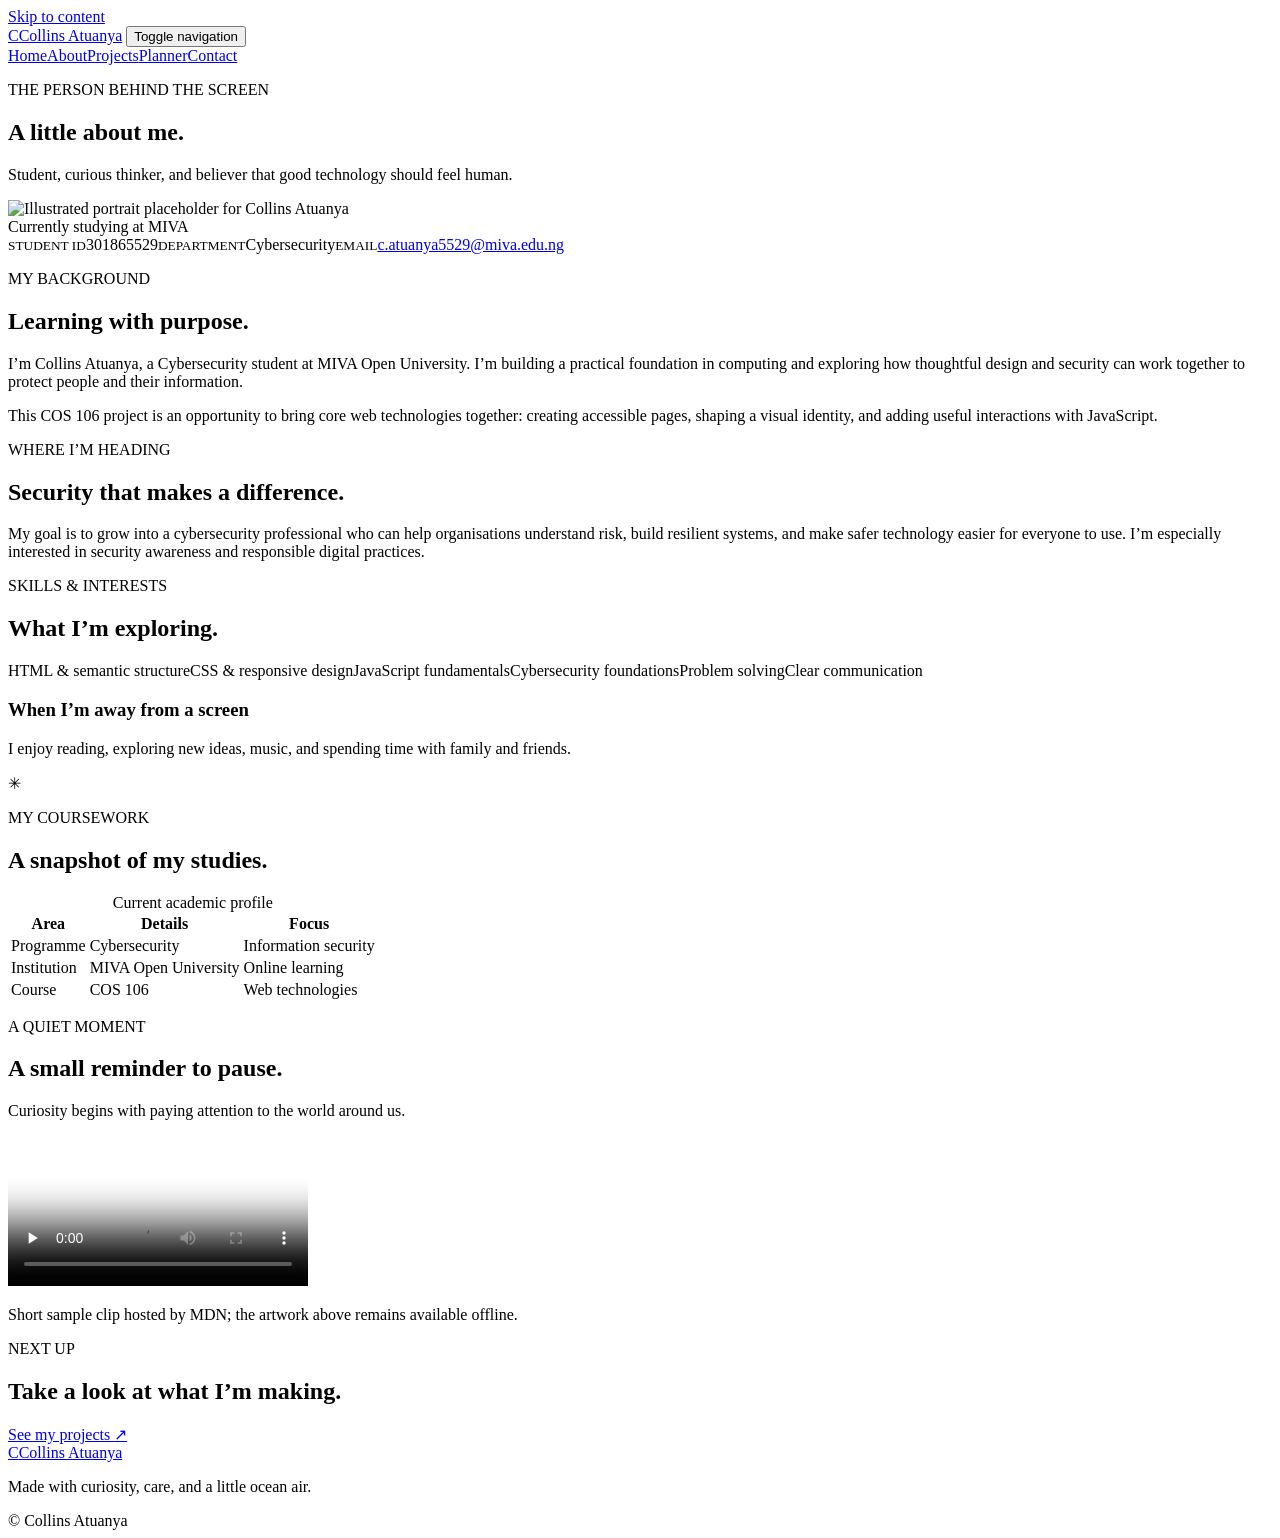
==== about.html @ 7f75f427 "Add COS 106 portfolio website Add responsive portfolio pages, illustrated projects, academic planner" ====
<!doctype html>
<html lang="en">
<head>
  <meta charset="utf-8">
  <meta name="viewport" content="width=device-width, initial-scale=1">
  <meta name="theme-color" content="#123c3b">
  <meta name="description" content="Learn about Collins Atuanya's studies, career aspirations, technical skills, and interests.">
  <title>About | Collins Atuanya</title>
  <link rel="preconnect" href="https://fonts.googleapis.com">
  <link rel="preconnect" href="https://fonts.gstatic.com" crossorigin>
  <link href="https://fonts.googleapis.com/css2?family=DM+Sans:wght@400;500;600;700&family=Manrope:wght@400;500;600;700;800&display=swap" rel="stylesheet">
  <link rel="stylesheet" href="css/style.css">
  <script src="js/main.js" defer></script>
</head>
<body>
  <a class="skip-link" href="#main">Skip to content</a>
  <header class="site-header">
    <a class="brand" href="index.html" aria-label="Collins Atuanya home"><span class="brand-mark">C</span><span>Collins Atuanya</span></a>
    <button class="menu-toggle" type="button" aria-expanded="false" aria-controls="primary-nav"><span></span><span></span><span></span><span class="sr-only">Toggle navigation</span></button>
    <nav class="primary-nav" id="primary-nav" aria-label="Main navigation"><a href="index.html">Home</a><a class="active" aria-current="page" href="about.html">About</a><a href="projects.html">Projects</a><a href="planner.html">Planner</a><a href="contact.html">Contact</a></nav>
  </header>
  <main id="main" class="page-shell">
    <section class="page-heading"><p class="eyebrow">THE PERSON BEHIND THE SCREEN</p><h1>A little about <span>me.</span></h1><p>Student, curious thinker, and believer that good technology should feel human.</p></section>
    <section class="about-layout">
      <aside class="about-sidebar"><div class="about-portrait"><img src="assets/portrait.svg" alt="Illustrated portrait placeholder for Collins Atuanya"></div><div class="profile-note"><span class="status-dot"></span> Currently studying at MIVA</div><div class="profile-details"><span><small>STUDENT ID</small>301865529</span><span><small>DEPARTMENT</small>Cybersecurity</span><span><small>EMAIL</small><a href="mailto:c.atuanya5529@miva.edu.ng">c.atuanya5529@miva.edu.ng</a></span></div></aside>
      <div class="about-content">
        <section class="content-block"><p class="eyebrow">MY BACKGROUND</p><h2>Learning with purpose.</h2><p>I’m Collins Atuanya, a Cybersecurity student at MIVA Open University. I’m building a practical foundation in computing and exploring how thoughtful design and security can work together to protect people and their information.</p><p>This COS 106 project is an opportunity to bring core web technologies together: creating accessible pages, shaping a visual identity, and adding useful interactions with JavaScript.</p></section>
        <section class="content-block"><p class="eyebrow">WHERE I’M HEADING</p><h2>Security that makes a difference.</h2><p>My goal is to grow into a cybersecurity professional who can help organisations understand risk, build resilient systems, and make safer technology easier for everyone to use. I’m especially interested in security awareness and responsible digital practices.</p></section>
        <section class="content-block"><p class="eyebrow">SKILLS & INTERESTS</p><h2>What I’m exploring.</h2><div class="skill-chips"><span>HTML & semantic structure</span><span>CSS & responsive design</span><span>JavaScript fundamentals</span><span>Cybersecurity foundations</span><span>Problem solving</span><span>Clear communication</span></div><div class="interest-row"><div><h3>When I’m away from a screen</h3><p>I enjoy reading, exploring new ideas, music, and spending time with family and friends.</p></div><span class="interest-spark" aria-hidden="true">✳</span></div></section>
        <section class="content-block"><p class="eyebrow">MY COURSEWORK</p><h2>A snapshot of my studies.</h2><div class="table-wrap"><table><caption>Current academic profile</caption><thead><tr><th scope="col">Area</th><th scope="col">Details</th><th scope="col">Focus</th></tr></thead><tbody><tr><td>Programme</td><td>Cybersecurity</td><td>Information security</td></tr><tr><td>Institution</td><td>MIVA Open University</td><td>Online learning</td></tr><tr><td>Course</td><td>COS 106</td><td>Web technologies</td></tr></tbody></table></div></section>
        <section class="content-block media-block"><p class="eyebrow">A QUIET MOMENT</p><h2>A small reminder to pause.</h2><p>Curiosity begins with paying attention to the world around us.</p><video controls preload="none" poster="assets/nature-poster.svg" aria-label="A short nature video for a mindful study break"><source src="https://interactive-examples.mdn.mozilla.net/media/cc0-videos/flower.mp4" type="video/mp4">Your browser does not support HTML video. You can still enjoy the illustrated nature scene.</video><p class="media-caption">Short sample clip hosted by MDN; the artwork above remains available offline.</p></section>
      </div>
    </section>
    <section class="closing-banner"><div><p class="eyebrow">NEXT UP</p><h2>Take a look at what I’m making.</h2></div><a class="button button-primary" href="projects.html">See my projects <span aria-hidden="true">↗</span></a></section>
  </main>
  <footer class="site-footer page-shell"><a class="brand footer-brand" href="index.html"><span class="brand-mark">C</span><span>Collins Atuanya</span></a><p>Made with curiosity, care, and a little ocean air.</p><span>© <span data-year></span> Collins Atuanya</span></footer>
</body>
</html>
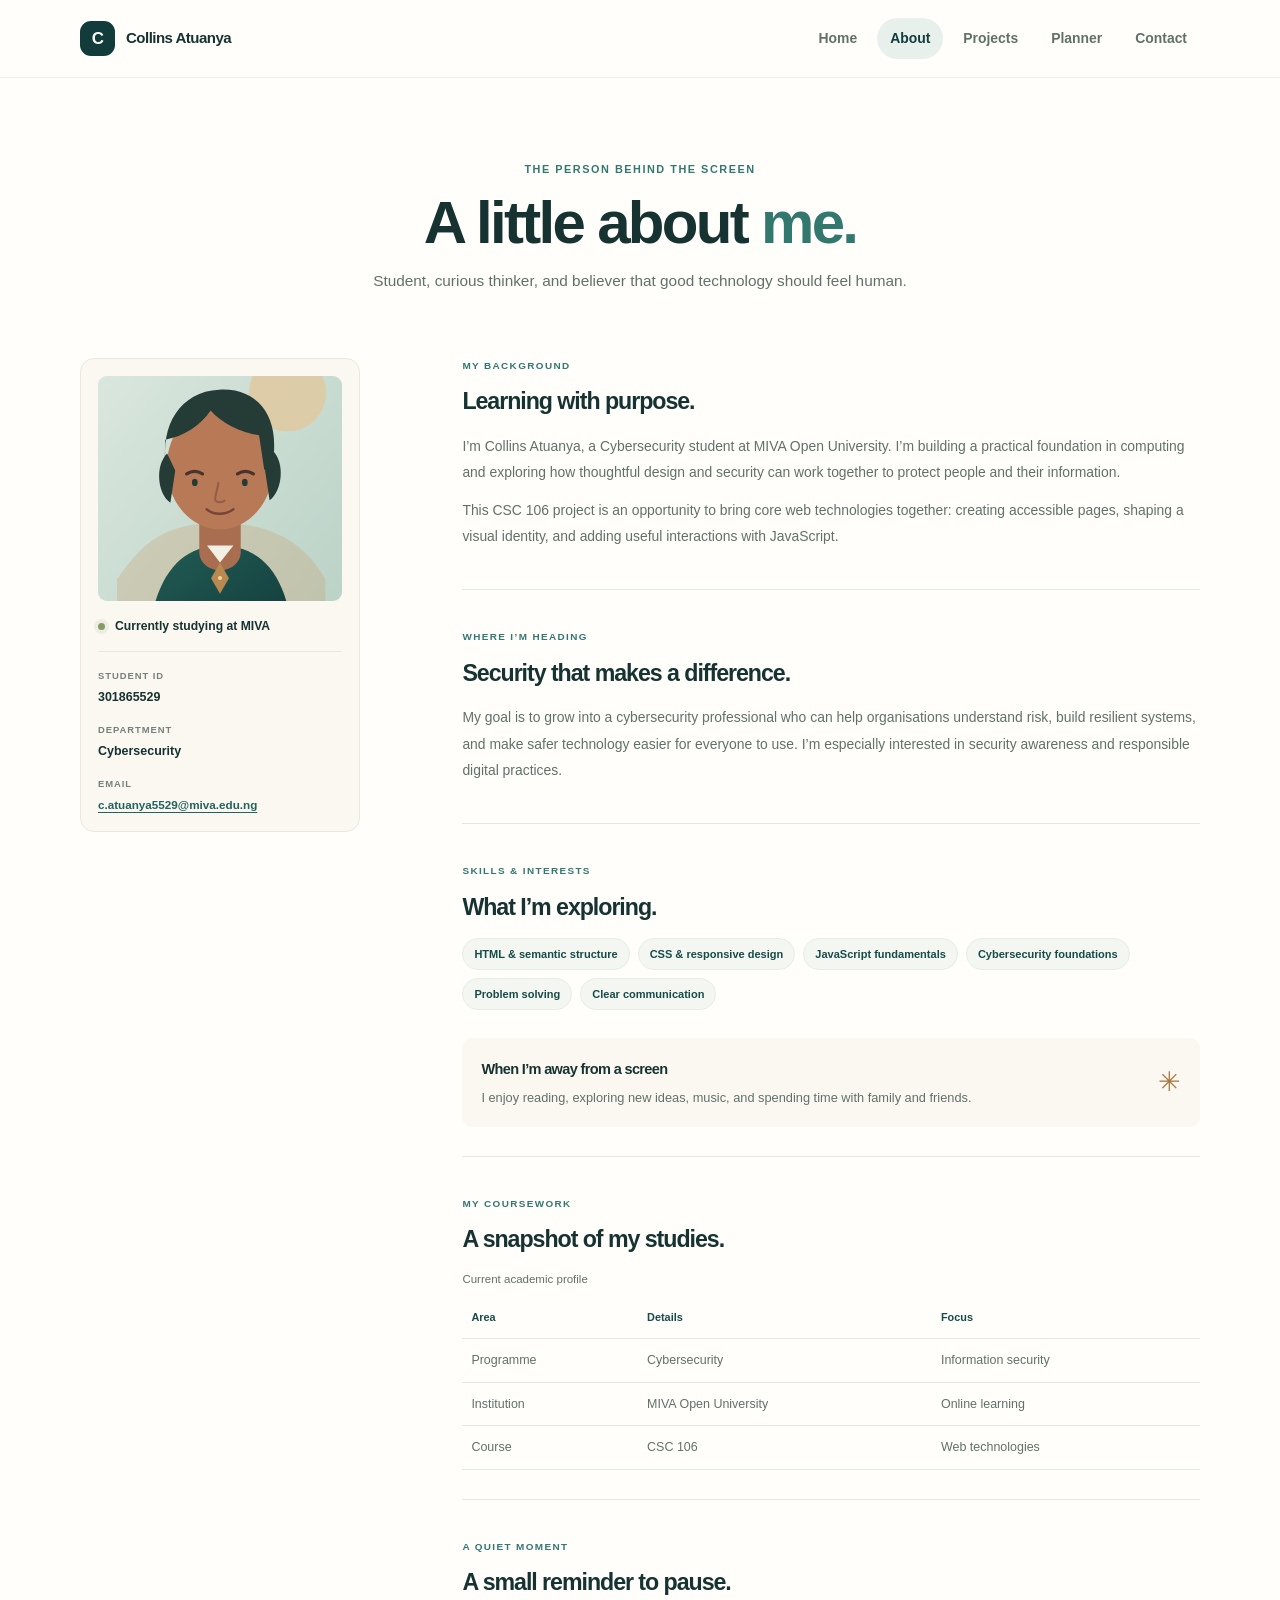
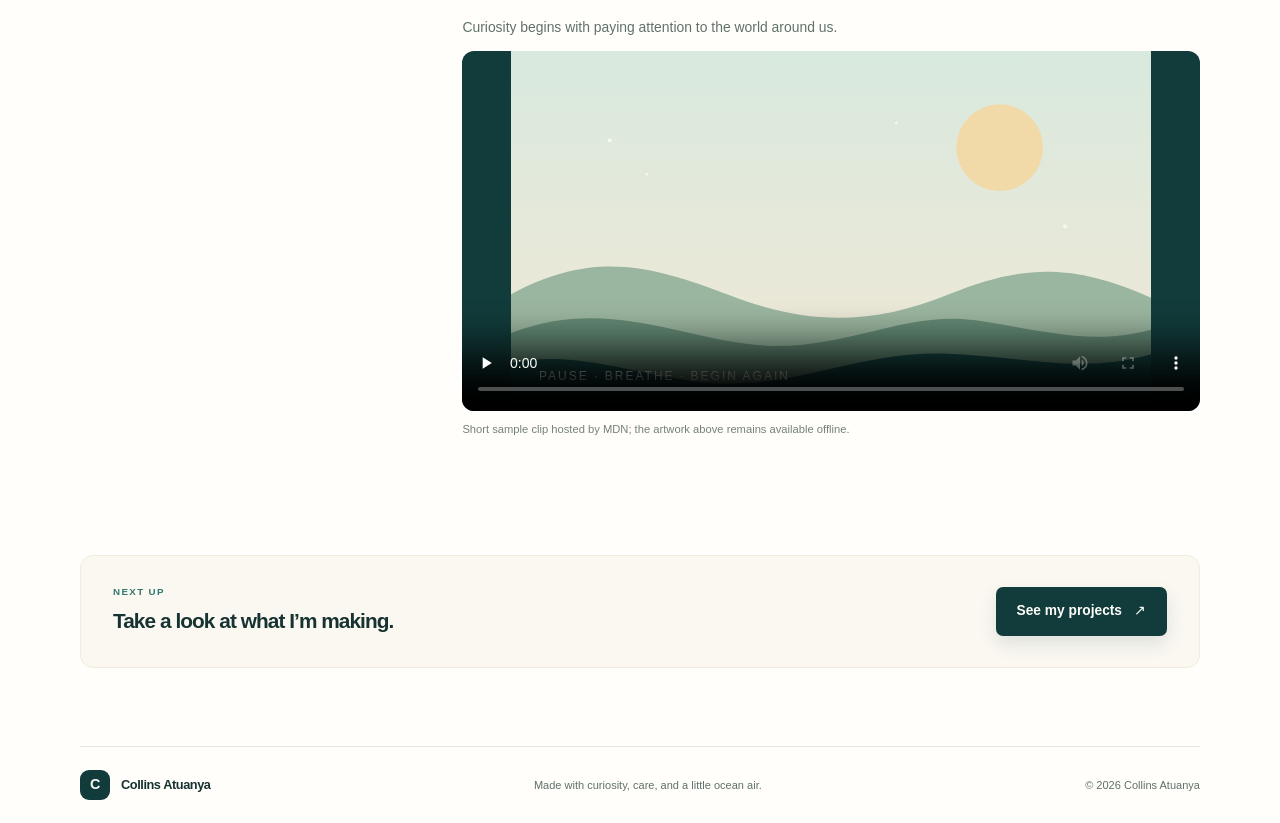
==== commit 3eea64dc: "Correct course code to CSC 106 Update course references, repository links, and add the source-code f" ====
--- a/about.html
+++ b/about.html
@@ -24,10 +24,10 @@
     <section class="about-layout">
       <aside class="about-sidebar"><div class="about-portrait"><img src="assets/portrait.svg" alt="Illustrated portrait placeholder for Collins Atuanya"></div><div class="profile-note"><span class="status-dot"></span> Currently studying at MIVA</div><div class="profile-details"><span><small>STUDENT ID</small>301865529</span><span><small>DEPARTMENT</small>Cybersecurity</span><span><small>EMAIL</small><a href="mailto:c.atuanya5529@miva.edu.ng">c.atuanya5529@miva.edu.ng</a></span></div></aside>
       <div class="about-content">
-        <section class="content-block"><p class="eyebrow">MY BACKGROUND</p><h2>Learning with purpose.</h2><p>I’m Collins Atuanya, a Cybersecurity student at MIVA Open University. I’m building a practical foundation in computing and exploring how thoughtful design and security can work together to protect people and their information.</p><p>This COS 106 project is an opportunity to bring core web technologies together: creating accessible pages, shaping a visual identity, and adding useful interactions with JavaScript.</p></section>
+        <section class="content-block"><p class="eyebrow">MY BACKGROUND</p><h2>Learning with purpose.</h2><p>I’m Collins Atuanya, a Cybersecurity student at MIVA Open University. I’m building a practical foundation in computing and exploring how thoughtful design and security can work together to protect people and their information.</p><p>This CSC 106 project is an opportunity to bring core web technologies together: creating accessible pages, shaping a visual identity, and adding useful interactions with JavaScript.</p></section>
         <section class="content-block"><p class="eyebrow">WHERE I’M HEADING</p><h2>Security that makes a difference.</h2><p>My goal is to grow into a cybersecurity professional who can help organisations understand risk, build resilient systems, and make safer technology easier for everyone to use. I’m especially interested in security awareness and responsible digital practices.</p></section>
         <section class="content-block"><p class="eyebrow">SKILLS & INTERESTS</p><h2>What I’m exploring.</h2><div class="skill-chips"><span>HTML & semantic structure</span><span>CSS & responsive design</span><span>JavaScript fundamentals</span><span>Cybersecurity foundations</span><span>Problem solving</span><span>Clear communication</span></div><div class="interest-row"><div><h3>When I’m away from a screen</h3><p>I enjoy reading, exploring new ideas, music, and spending time with family and friends.</p></div><span class="interest-spark" aria-hidden="true">✳</span></div></section>
-        <section class="content-block"><p class="eyebrow">MY COURSEWORK</p><h2>A snapshot of my studies.</h2><div class="table-wrap"><table><caption>Current academic profile</caption><thead><tr><th scope="col">Area</th><th scope="col">Details</th><th scope="col">Focus</th></tr></thead><tbody><tr><td>Programme</td><td>Cybersecurity</td><td>Information security</td></tr><tr><td>Institution</td><td>MIVA Open University</td><td>Online learning</td></tr><tr><td>Course</td><td>COS 106</td><td>Web technologies</td></tr></tbody></table></div></section>
+        <section class="content-block"><p class="eyebrow">MY COURSEWORK</p><h2>A snapshot of my studies.</h2><div class="table-wrap"><table><caption>Current academic profile</caption><thead><tr><th scope="col">Area</th><th scope="col">Details</th><th scope="col">Focus</th></tr></thead><tbody><tr><td>Programme</td><td>Cybersecurity</td><td>Information security</td></tr><tr><td>Institution</td><td>MIVA Open University</td><td>Online learning</td></tr><tr><td>Course</td><td>CSC 106</td><td>Web technologies</td></tr></tbody></table></div></section>
         <section class="content-block media-block"><p class="eyebrow">A QUIET MOMENT</p><h2>A small reminder to pause.</h2><p>Curiosity begins with paying attention to the world around us.</p><video controls preload="none" poster="assets/nature-poster.svg" aria-label="A short nature video for a mindful study break"><source src="https://interactive-examples.mdn.mozilla.net/media/cc0-videos/flower.mp4" type="video/mp4">Your browser does not support HTML video. You can still enjoy the illustrated nature scene.</video><p class="media-caption">Short sample clip hosted by MDN; the artwork above remains available offline.</p></section>
       </div>
     </section>
--- a/css/style.css
+++ b/css/style.css
@@ -0,0 +1,352 @@
+:root {
+  color-scheme: light;
+  --ocean-950: #123c3b;
+  --ocean-900: #174b48;
+  --ocean-800: #22635d;
+  --ocean-700: #33786f;
+  --ocean-100: #e7f0eb;
+  --ocean-50: #f3f6f1;
+  --sand-50: #fbf8f2;
+  --sand-100: #f1eadd;
+  --sand-200: #e6dac7;
+  --clay-600: #a45b40;
+  --ink: #173331;
+  --muted: #60716a;
+  --line: #e7e8df;
+  --white: #fffefa;
+  --heading: "Manrope", "DM Sans", sans-serif;
+  --body: "DM Sans", sans-serif;
+  font-family: var(--body);
+  color: var(--ink);
+  background: var(--white);
+  font-synthesis: none;
+  text-rendering: optimizeLegibility;
+  -webkit-font-smoothing: antialiased;
+  scroll-behavior: smooth;
+}
+
+* { box-sizing: border-box; }
+body { margin: 0; min-width: 320px; background: var(--white); line-height: 1.65; }
+a { color: inherit; }
+img, video { display: block; max-width: 100%; }
+button, input, textarea { font: inherit; }
+button, a { -webkit-tap-highlight-color: transparent; }
+::selection { color: var(--white); background: var(--ocean-700); }
+.page-shell { width: min(1120px, calc(100% - 64px)); margin-inline: auto; }
+.sr-only { position: absolute; width: 1px; height: 1px; padding: 0; margin: -1px; overflow: hidden; clip: rect(0, 0, 0, 0); white-space: nowrap; border: 0; }
+.skip-link { position: fixed; z-index: 20; top: 12px; left: 12px; padding: 10px 16px; transform: translateY(-160%); color: white; background: var(--ocean-950); border-radius: 8px; }
+.skip-link:focus { transform: translateY(0); }
+.site-header { position: sticky; z-index: 10; top: 0; display: flex; align-items: center; justify-content: space-between; min-height: 78px; padding-inline: max(32px, calc((100% - 1120px) / 2)); border-bottom: 1px solid rgb(23 51 49 / 8%); background: rgb(255 254 250 / 94%); backdrop-filter: blur(16px); }
+.brand { display: inline-flex; gap: 11px; align-items: center; text-decoration: none; font-family: var(--heading); font-size: .94rem; font-weight: 800; letter-spacing: -.035em; }
+.brand-mark { display: grid; width: 35px; height: 35px; place-items: center; color: var(--sand-50); background: var(--ocean-950); border-radius: 11px; font-size: 1.06rem; }
+.primary-nav { display: flex; gap: 7px; align-items: center; }
+.primary-nav a { padding: 9px 13px; color: var(--muted); text-decoration: none; font-size: .87rem; font-weight: 600; transition: color .2s, background .2s; border-radius: 24px; }
+.primary-nav a:hover, .primary-nav a.active { color: var(--ocean-950); background: var(--ocean-100); }
+.menu-toggle { display: none; }
+.hero { position: relative; display: grid; grid-template-columns: 1.08fr .92fr; align-items: center; min-height: 588px; padding-block: 74px 68px; overflow: hidden; }
+.hero::before { position: absolute; top: 24px; right: -120px; width: 640px; height: 550px; border-radius: 50%; background: radial-gradient(ellipse at 56% 48%, #e8efe7 0%, #f4f4eb 48%, transparent 72%); content: ""; }
+.hero-copy { position: relative; z-index: 2; padding-block: 20px; }
+.eyebrow { margin: 0 0 18px; color: var(--ocean-700); font-size: .68rem; font-weight: 700; letter-spacing: .14em; }
+.hero-copy > .eyebrow { display: flex; gap: 9px; align-items: center; }
+.status-dot { display: inline-block; flex: 0 0 7px; width: 7px; height: 7px; background: #849b68; border-radius: 50%; box-shadow: 0 0 0 4px rgb(132 155 104 / 12%); }
+.eyebrow-divider { color: #b7c0b3; }
+h1, h2, h3, p { margin-top: 0; }
+h1, h2, h3 { font-family: var(--heading); letter-spacing: -.045em; }
+h1 { margin-bottom: 19px; font-size: clamp(2.8rem, 5.4vw, 4.75rem); line-height: 1.08; font-weight: 700; }
+h1 span, .page-heading h1 span { color: var(--ocean-700); }
+.hero-intro { max-width: 500px; margin-bottom: 28px; color: var(--muted); font-size: 1.06rem; line-height: 1.8; }
+.hero-actions { display: flex; flex-wrap: wrap; gap: 19px; align-items: center; }
+.button { display: inline-flex; justify-content: center; align-items: center; gap: 12px; min-height: 49px; padding: 0 21px; border: 0; border-radius: 7px; text-decoration: none; font-size: .86rem; font-weight: 700; cursor: pointer; transition: transform .2s, background .2s, box-shadow .2s; }
+.button:hover { transform: translateY(-2px); }
+.button:focus-visible, .text-link:focus-visible, .card-arrow:focus-visible, .primary-nav a:focus-visible, .menu-toggle:focus-visible { outline: 3px solid #c29652; outline-offset: 3px; }
+.button-primary { color: var(--white); background: var(--ocean-950); box-shadow: 0 8px 18px rgb(18 60 59 / 12%); }
+.button-primary:hover { background: var(--ocean-800); }
+.button-dark { color: var(--sand-50); background: var(--ocean-950); }
+.text-link { color: var(--ink); text-decoration: none; font-size: .85rem; font-weight: 700; }
+.text-link span, .card-arrow, .closing-banner .button span { transition: transform .2s; }
+.text-link:hover span, .card-arrow:hover { color: var(--ocean-700); }
+.hero-meta { display: flex; flex-wrap: wrap; gap: 24px; margin-top: 36px; color: var(--muted); font-size: .76rem; }
+.hero-meta span span { padding-right: 5px; color: var(--clay-600); font-size: 1.05rem; }
+.hero-art { position: relative; z-index: 1; display: grid; min-height: 390px; place-items: center; }
+.portrait-frame { position: relative; z-index: 1; width: min(73%, 337px); aspect-ratio: .79; padding: 11px; overflow: hidden; background: var(--white); border: 1px solid #dfe7dc; border-radius: 180px 180px 20px 20px; box-shadow: 0 28px 65px rgb(23 68 60 / 13%); transform: rotate(2deg); }
+.portrait-frame img { width: 100%; height: 100%; object-fit: cover; border-radius: 170px 170px 13px 13px; }
+.float-card { position: absolute; z-index: 2; display: flex; gap: 11px; align-items: center; min-width: 181px; padding: 12px 15px; background: var(--white); border: 1px solid rgb(23 51 49 / 8%); border-radius: 10px; box-shadow: 0 12px 32px rgb(23 51 49 / 10%); }
+.float-card-top { top: 50px; left: 4px; }
+.float-card-bottom { right: 0; bottom: 42px; }
+.float-card strong, .float-card small { display: block; }
+.float-card strong { font-family: var(--heading); font-size: .77rem; }
+.float-card small { color: var(--muted); font-size: .65rem; }
+.float-icon, .wave-icon { color: var(--ocean-700); font-size: 1.25rem; }
+.wave-icon { color: var(--clay-600); }
+.orbit { position: absolute; border: 1px solid rgb(34 99 93 / 12%); border-radius: 50%; }
+.orbit-one { width: 375px; aspect-ratio: 1; }
+.orbit-two { width: 455px; aspect-ratio: 1; border-style: dashed; }
+.intro-strip { display: flex; justify-content: space-between; gap: 24px; align-items: center; padding-block: 26px; border-block: 1px solid var(--line); }
+.intro-strip > p { max-width: 315px; margin: 0; font-family: var(--heading); font-size: .91rem; font-weight: 700; line-height: 1.6; }
+.intro-facts { display: flex; flex-wrap: wrap; gap: clamp(24px, 5vw, 64px); }
+.intro-facts span { display: grid; gap: 1px; font-size: .82rem; font-weight: 700; }
+.intro-facts small, .profile-details small { color: #75817a; font-size: .59rem; font-weight: 700; letter-spacing: .1em; }
+.section { padding-block: 94px; }
+.section-heading { display: flex; justify-content: space-between; gap: 30px; align-items: end; margin-bottom: 34px; }
+.section-heading .eyebrow, .closing-section .eyebrow { margin-bottom: 10px; }
+.section-heading h2, .closing-section h2 { margin-bottom: 0; font-size: clamp(1.7rem, 3vw, 2.45rem); }
+.section-heading > p { max-width: 390px; margin: 0 0 3px; color: var(--muted); font-size: .91rem; }
+.feature-grid { display: grid; grid-template-columns: repeat(3, 1fr); gap: 18px; }
+.feature-card { position: relative; min-height: 250px; padding: 24px; border: 1px solid var(--line); border-radius: 12px; background: var(--white); text-decoration: none; transition: transform .25s, box-shadow .25s, border-color .25s; }
+.feature-card:hover { transform: translateY(-5px); border-color: #c6d6cc; box-shadow: 0 16px 35px rgb(18 60 59 / 7%); }
+.card-number { color: #86938a; font-size: .62rem; font-weight: 700; letter-spacing: .11em; }
+.feature-icon { display: grid; width: 41px; height: 41px; margin-top: 25px; place-items: center; color: var(--ocean-800); background: var(--ocean-100); border-radius: 12px; font-size: 1.25rem; }
+.feature-icon-ochre { color: #96623a; background: #f5ecde; }
+.feature-icon-sage { color: #607347; background: #edf0e3; }
+.feature-card h3 { margin: 16px 0 7px; font-size: 1.17rem; }
+.feature-card p { margin-bottom: 20px; color: var(--muted); font-size: .82rem; line-height: 1.7; }
+.card-arrow { display: inline-block; color: var(--ocean-800); text-decoration: none; font-size: .75rem; font-weight: 700; }
+.quote-band { background: var(--ocean-950); color: var(--sand-50); }
+.quote-inner { position: relative; display: grid; min-height: 220px; padding-block: 49px; place-items: center; text-align: center; }
+.quote-mark { position: absolute; top: 28px; left: 3%; color: #6d8e78; font-family: Georgia, serif; font-size: 5rem; opacity: .8; }
+.quote-inner blockquote { max-width: 680px; margin: 0; font-family: var(--heading); font-size: clamp(1.4rem, 3vw, 2.15rem); font-weight: 600; letter-spacing: -.035em; line-height: 1.45; }
+.quote-credit { margin-top: 12px; color: #bdcbbf; font-size: .74rem; }
+.closing-section { display: flex; justify-content: space-between; gap: 22px; align-items: center; padding-block: 71px; }
+.closing-section > div > p:last-child { margin: 10px 0 0; color: var(--muted); font-size: .87rem; }
+.site-footer { display: flex; justify-content: space-between; gap: 18px; align-items: center; padding-block: 23px; border-top: 1px solid var(--line); }
+.site-footer > p, .site-footer > span { margin: 0; color: var(--muted); font-size: .69rem; }
+.footer-brand { font-size: .8rem; }
+.footer-brand .brand-mark { width: 30px; height: 30px; border-radius: 9px; font-size: .9rem; }
+
+.page-heading { padding-block: 83px 45px; text-align: center; }
+.page-heading .eyebrow { margin-bottom: 12px; }
+.page-heading h1 { margin-bottom: 12px; font-size: clamp(2.4rem, 5vw, 3.75rem); }
+.page-heading > p:last-child { max-width: 580px; margin: 0 auto; color: var(--muted); font-size: .96rem; }
+.about-layout { display: grid; grid-template-columns: 280px 1fr; gap: clamp(40px, 8vw, 104px); align-items: start; padding-block: 20px 86px; }
+.about-sidebar { position: sticky; top: 103px; padding: 17px; border: 1px solid var(--line); border-radius: 14px; background: var(--sand-50); }
+.about-portrait { height: 225px; overflow: hidden; border-radius: 9px; background: var(--ocean-100); }
+.about-portrait img { width: 100%; height: 100%; object-fit: cover; }
+.profile-note { display: flex; gap: 10px; align-items: center; padding-block: 15px; border-bottom: 1px solid var(--line); font-size: .76rem; font-weight: 700; }
+.profile-details { display: grid; gap: 15px; padding-top: 16px; }
+.profile-details > span { display: grid; gap: 3px; font-size: .78rem; font-weight: 600; }
+.profile-details a { color: var(--ocean-800); font-size: .73rem; text-decoration-thickness: 1px; text-underline-offset: 3px; overflow-wrap: anywhere; }
+.about-content { display: grid; gap: 39px; }
+.content-block { padding-bottom: 29px; border-bottom: 1px solid var(--line); }
+.content-block:last-child { border-bottom: 0; }
+.content-block .eyebrow { margin-bottom: 8px; font-size: .62rem; }
+.content-block h2 { margin-bottom: 12px; font-size: 1.45rem; }
+.content-block > p:not(.eyebrow) { margin-bottom: 11px; color: var(--muted); font-size: .87rem; line-height: 1.9; }
+.skill-chips, .tag-list { display: flex; flex-wrap: wrap; gap: 8px; padding: 0; list-style: none; }
+.skill-chips span, .tag-list li { padding: 6px 11px; color: var(--ocean-900); background: var(--ocean-50); border: 1px solid #e6ede7; border-radius: 30px; font-size: .69rem; font-weight: 600; }
+.interest-row { display: flex; justify-content: space-between; gap: 20px; align-items: center; margin-top: 28px; padding: 19px; background: var(--sand-50); border-radius: 10px; }
+.interest-row h3 { margin: 0 0 5px; font-size: .91rem; }
+.interest-row p { margin: 0; color: var(--muted); font-size: .8rem; }
+.interest-spark { color: #aa7a43; font-size: 1.7rem; }
+.table-wrap { overflow-x: auto; }
+table { width: 100%; border-collapse: collapse; text-align: left; font-size: .78rem; }
+caption { padding-bottom: 9px; color: var(--muted); text-align: left; font-size: .72rem; }
+th, td { padding: 11px 9px; border-bottom: 1px solid var(--line); }
+th { color: var(--ocean-900); font-size: .68rem; }
+td { color: var(--muted); }
+.media-block video { width: 100%; max-height: 360px; border-radius: 12px; background: var(--ocean-950); }
+.media-caption { margin: 8px 0 0 !important; color: #75817a !important; font-size: .7rem !important; }
+.closing-banner { display: flex; justify-content: space-between; gap: 20px; align-items: center; margin-bottom: 78px; padding: 28px 32px; background: var(--sand-50); border: 1px solid var(--sand-100); border-radius: 13px; }
+.closing-banner .eyebrow { margin-bottom: 4px; font-size: .61rem; }
+.closing-banner h2 { margin: 0; font-size: 1.3rem; }
+
+.project-grid { display: grid; grid-template-columns: repeat(3, minmax(0, 1fr)); gap: 20px; padding-block: 11px 44px; }
+.project-card { overflow: hidden; border: 1px solid var(--line); border-radius: 13px; background: var(--white); transition: transform .25s, box-shadow .25s; }
+.project-card:hover { transform: translateY(-5px); box-shadow: 0 16px 35px rgb(18 60 59 / 8%); }
+.project-art { position: relative; display: block; aspect-ratio: 1.32; overflow: hidden; background: var(--ocean-100); }
+.project-art img { width: 100%; height: 100%; object-fit: cover; transition: transform .45s; }
+.project-art:hover img { transform: scale(1.035); }
+.project-art-clay { background: #f2e9dc; }
+.project-art-sage { background: #eaf0e5; }
+.project-index { position: absolute; top: 13px; left: 14px; display: grid; width: 31px; height: 31px; place-items: center; color: var(--ocean-950); background: rgb(255 254 250 / 90%); border: 1px solid rgb(23 51 49 / 8%); border-radius: 50%; font-size: .68rem; font-weight: 700; }
+.project-body { padding: 21px 21px 24px; }
+.project-body .eyebrow { margin-bottom: 8px; font-size: .58rem; }
+.project-body h2 { margin-bottom: 8px; font-size: 1.25rem; }
+.project-body > p:not(.eyebrow) { min-height: 84px; margin-bottom: 14px; color: var(--muted); font-size: .8rem; line-height: 1.75; }
+.tag-list { gap: 6px; margin: 0 0 18px; }
+.tag-list li { padding: 4px 9px; font-size: .62rem; }
+.project-note { display: flex; gap: 15px; align-items: center; margin-bottom: 78px; padding: 19px 22px; background: var(--sand-50); border: 1px solid var(--sand-100); border-radius: 11px; }
+.project-note > p { flex: 1; margin: 0; color: var(--muted); font-size: .78rem; }
+.project-note > p strong { color: var(--ink); }
+.note-icon { color: var(--clay-600); font-size: 1.3rem; }
+.project-note > a { color: var(--ocean-800); font-size: .74rem; font-weight: 700; text-decoration: none; white-space: nowrap; }
+
+.planner-layout { display: grid; grid-template-columns: .75fr 1.25fr; gap: 54px; align-items: start; padding-block: 15px 32px; }
+.planner-intro { position: relative; padding-top: 7px; }
+.planner-sun { display: grid; width: 46px; height: 46px; margin-bottom: 22px; place-items: center; color: var(--clay-600); background: #f6ede0; border-radius: 14px; font-size: 1.4rem; }
+.planner-intro .eyebrow { margin-bottom: 8px; font-size: .61rem; }
+.planner-intro h2 { margin-bottom: 10px; font-size: 1.55rem; }
+.planner-intro > p:not(.eyebrow) { max-width: 300px; margin-bottom: 24px; color: var(--muted); font-size: .83rem; }
+.planner-stats { display: flex; gap: 25px; padding-top: 18px; border-top: 1px solid var(--line); }
+.planner-stats > div { display: grid; gap: 2px; }
+.planner-stats strong { color: var(--ocean-900); font-family: var(--heading); font-size: 1.65rem; line-height: 1.2; }
+.planner-stats span { color: var(--muted); font-size: .68rem; }
+.planner-card { padding: 24px; border: 1px solid var(--line); border-radius: 13px; box-shadow: 0 10px 35px rgb(18 60 59 / 4%); }
+.task-form { display: flex; gap: 9px; }
+.task-form input, .form-field input, .form-field textarea { width: 100%; min-width: 0; padding: 12px 14px; color: var(--ink); background: var(--white); border: 1px solid #dfe5dd; border-radius: 7px; outline: 0; transition: border-color .18s, box-shadow .18s; }
+.task-form input:focus, .form-field input:focus, .form-field textarea:focus { border-color: var(--ocean-700); box-shadow: 0 0 0 3px rgb(51 120 111 / 14%); }
+.task-form input::placeholder { color: #9aa39a; font-size: .77rem; }
+.task-form .button { min-height: 45px; padding-inline: 16px; font-size: .75rem; white-space: nowrap; }
+.form-feedback { min-height: 20px; margin: 8px 0 0; color: var(--ocean-800); font-size: .74rem; }
+.task-toolbar { display: flex; justify-content: space-between; gap: 15px; align-items: center; margin-top: 10px; padding-block: 17px 12px; border-bottom: 1px solid var(--line); }
+.task-toolbar h2 { margin: 0; font-size: .93rem; letter-spacing: -.02em; }
+.task-toolbar h2 span { color: var(--muted); font-family: var(--body); font-size: .72rem; font-weight: 500; }
+.button-quiet { padding: 4px; color: var(--ocean-800); background: transparent; border: 0; font-size: .68rem; font-weight: 700; cursor: pointer; }
+.button-quiet:disabled { color: #9aa39a; cursor: not-allowed; }
+.task-list { display: grid; gap: 1px; min-height: 33px; margin: 0; padding: 0; list-style: none; }
+.task-item { display: flex; gap: 12px; align-items: center; min-height: 56px; padding: 10px 2px; border-bottom: 1px solid #f0f0ea; }
+.task-check { display: grid; flex: 0 0 19px; width: 19px; height: 19px; padding: 0; place-items: center; color: var(--white); background: var(--white); border: 1.5px solid #b9c5b9; border-radius: 6px; cursor: pointer; }
+.task-item.is-complete .task-check { background: var(--ocean-700); border-color: var(--ocean-700); }
+.task-check span { font-size: .72rem; line-height: 1; }
+.task-text { flex: 1; overflow-wrap: anywhere; font-size: .79rem; }
+.task-item.is-complete .task-text { color: #87918a; text-decoration: line-through; text-decoration-color: #aab4aa; }
+.task-delete { padding: 6px; color: #9a6a55; background: transparent; border: 0; border-radius: 6px; font-size: .7rem; cursor: pointer; }
+.task-delete:hover { color: #7d3e2d; background: #fbefea; }
+.empty-state { display: grid; gap: 1px; justify-items: center; padding: 23px 10px 18px; color: var(--muted); font-size: .74rem; }
+.empty-state > span:first-child { margin-bottom: 5px; color: #9caa85; font-size: 1.3rem; }
+.empty-state strong { color: var(--ink); font-family: var(--heading); font-size: .86rem; }
+.empty-state[hidden] { display: none; }
+.storage-note { display: flex; gap: 7px; align-items: center; margin: 15px 0 0; padding-top: 13px; color: #75817a; border-top: 1px solid var(--line); font-size: .65rem; }
+.planner-tip { display: flex; gap: 12px; align-items: center; margin: 14px 0 81px; padding: 16px 19px; background: var(--sand-50); border: 1px solid var(--sand-100); border-radius: 9px; }
+.planner-tip > span { color: var(--clay-600); font-size: 1.1rem; }
+.planner-tip p { margin: 0; color: var(--muted); font-size: .75rem; }
+.planner-tip strong { color: var(--ink); }
+
+.contact-layout { display: grid; grid-template-columns: .83fr 1.17fr; gap: 24px; align-items: stretch; padding-block: 11px 90px; }
+.contact-card { position: relative; display: flex; flex-direction: column; min-height: 486px; padding: 34px; overflow: hidden; color: var(--sand-50); background: var(--ocean-950); border-radius: 13px; }
+.contact-stamp { display: grid; width: 48px; height: 48px; margin-bottom: 39px; place-items: center; color: var(--ocean-950); background: var(--sand-100); border-radius: 15px; font-family: var(--heading); font-size: 1.2rem; font-weight: 800; }
+.contact-card .eyebrow { color: #a9c5ac; font-size: .61rem; }
+.contact-card h2 { max-width: 310px; margin-bottom: 12px; font-size: clamp(1.45rem, 2.7vw, 2rem); line-height: 1.35; }
+.contact-card > p:not(.eyebrow) { max-width: 310px; margin-bottom: 24px; color: #c1d0c4; font-size: .81rem; }
+.contact-email { display: flex; gap: 9px; align-items: center; align-self: flex-start; color: var(--sand-50); text-decoration-color: #829e88; text-underline-offset: 5px; font-size: .78rem; overflow-wrap: anywhere; }
+.contact-location { display: flex; gap: 11px; align-items: center; margin-top: auto; padding-top: 28px; color: #d3ded5; font-size: .76rem; }
+.contact-location > span:first-child { color: #c58a60; font-size: 1.2rem; }
+.contact-location small { color: #9fb3a3; font-size: .67rem; }
+.contact-form-panel { padding: 28px 31px; border: 1px solid var(--line); border-radius: 13px; }
+.contact-form-panel form { display: grid; gap: 16px; }
+.form-field { display: grid; gap: 6px; }
+.form-field label { font-size: .75rem; font-weight: 700; }
+.form-field label span { color: var(--clay-600); }
+.form-field input, .form-field textarea { padding: 10px 12px; font-size: .83rem; }
+.form-field textarea { min-height: 115px; resize: vertical; }
+.field-hint, .field-error { color: #75817a; font-size: .65rem; }
+.field-error { color: #a44332; }
+.form-field [aria-invalid="true"] { border-color: #b94e39; }
+.form-submit { justify-self: start; margin-top: 1px; }
+.contact-form-panel .form-feedback { margin: -4px 0 0; color: var(--muted); font-size: .68rem; }
+.contact-form-panel .form-feedback.success { color: var(--ocean-800); }
+.contact-form-panel .form-feedback.error { color: #a44332; }
+
+@media (min-width: 1400px) {
+  .hero { min-height: 625px; }
+}
+@media (max-width: 850px) {
+  .site-header { padding-inline: 25px; }
+  .page-shell { width: min(100% - 50px, 700px); }
+  .hero { grid-template-columns: 1fr .8fr; min-height: 530px; }
+  .hero-art { min-height: 335px; }
+  .float-card-top { left: -12px; }
+  .float-card-bottom { right: -10px; }
+  .orbit-one { width: 320px; }
+  .orbit-two { width: 390px; }
+  .intro-strip { align-items: flex-start; flex-direction: column; }
+  .intro-strip > p { max-width: 440px; }
+  .intro-facts { gap: 37px; }
+  .about-layout { grid-template-columns: 220px 1fr; gap: 38px; }
+  .about-portrait { height: 190px; }
+  .project-grid { grid-template-columns: repeat(2, minmax(0, 1fr)); }
+  .planner-layout { grid-template-columns: .7fr 1.3fr; gap: 28px; }
+  .contact-card { padding: 27px; }
+  .contact-form-panel { padding: 25px; }
+}
+@media (max-width: 620px) {
+  .site-header { min-height: 67px; padding-inline: 20px; }
+  .page-shell { width: calc(100% - 40px); }
+  .brand { gap: 9px; font-size: .87rem; }
+  .brand-mark { width: 32px; height: 32px; border-radius: 10px; }
+  .menu-toggle { display: grid; gap: 4px; width: 42px; height: 42px; padding: 11px; place-content: center; background: transparent; border: 1px solid var(--line); border-radius: 9px; cursor: pointer; }
+  .menu-toggle > span:not(.sr-only) { display: block; width: 17px; height: 2px; background: var(--ocean-950); border-radius: 2px; transition: transform .2s, opacity .2s; }
+  .menu-toggle[aria-expanded="true"] > span:nth-child(1) { transform: translateY(6px) rotate(45deg); }
+  .menu-toggle[aria-expanded="true"] > span:nth-child(2) { opacity: 0; }
+  .menu-toggle[aria-expanded="true"] > span:nth-child(3) { transform: translateY(-6px) rotate(-45deg); }
+  .primary-nav { position: absolute; top: calc(100% + 1px); right: 0; left: 0; display: none; gap: 3px; align-items: stretch; padding: 10px 20px 15px; background: var(--white); border-bottom: 1px solid var(--line); box-shadow: 0 14px 20px rgb(18 60 59 / 6%); }
+  .primary-nav.is-open { display: grid; }
+  .primary-nav a { padding: 10px 13px; }
+  .hero { grid-template-columns: 1fr; min-height: 0; padding-block: 54px 41px; }
+  .hero::before { top: auto; right: -230px; bottom: -90px; width: 530px; height: 420px; }
+  .hero-copy { padding: 0; }
+  .hero-copy > .eyebrow { flex-wrap: wrap; font-size: .59rem; }
+  h1 { font-size: clamp(2.75rem, 11vw, 4rem); }
+  .hero-intro { max-width: 440px; font-size: .94rem; }
+  .hero-meta { margin-top: 22px; }
+  .hero-art { min-height: 355px; margin-top: 17px; }
+  .portrait-frame { width: 56%; max-width: 264px; }
+  .float-card-top { top: 45px; left: 1px; }
+  .float-card-bottom { right: -2px; bottom: 28px; }
+  .orbit-one { width: 310px; }
+  .orbit-two { width: 370px; }
+  .intro-strip { padding-block: 21px; }
+  .intro-strip > p { font-size: .82rem; }
+  .intro-facts { display: grid; grid-template-columns: repeat(3, 1fr); width: 100%; gap: 10px; }
+  .intro-facts span { font-size: .71rem; }
+  .intro-facts small { font-size: .52rem; }
+  .section { padding-block: 64px; }
+  .section-heading { display: grid; gap: 12px; align-items: start; }
+  .section-heading > p { font-size: .83rem; }
+  .feature-grid { grid-template-columns: 1fr; gap: 12px; }
+  .feature-card { min-height: 0; padding: 20px; }
+  .feature-icon { margin-top: 17px; }
+  .feature-card p { margin-bottom: 12px; }
+  .quote-inner { min-height: 205px; padding-block: 43px; }
+  .quote-mark { top: 13px; left: 0; font-size: 4rem; }
+  .quote-inner blockquote { font-size: 1.4rem; }
+  .closing-section { align-items: flex-start; flex-direction: column; padding-block: 49px; }
+  .closing-section h2 { font-size: 1.75rem; }
+  .site-footer { display: grid; grid-template-columns: 1fr auto; gap: 6px; padding-block: 18px; }
+  .site-footer > p { grid-column: 1 / -1; grid-row: 2; }
+  .site-footer > span { grid-column: 2; grid-row: 1; }
+  .page-heading { padding-block: 60px 33px; }
+  .page-heading h1 { font-size: clamp(2.35rem, 9.5vw, 3.25rem); }
+  .page-heading > p:last-child { font-size: .86rem; }
+  .about-layout { grid-template-columns: 1fr; gap: 32px; padding-block: 7px 55px; }
+  .about-sidebar { position: static; display: grid; grid-template-columns: 108px 1fr; gap: 0 14px; padding: 13px; }
+  .about-portrait { grid-row: 1 / 3; height: 118px; }
+  .profile-note { align-self: end; padding-block: 2px 9px; border: 0; font-size: .68rem; }
+  .profile-details { grid-column: 2; gap: 8px; padding-top: 7px; border-top: 1px solid var(--line); }
+  .profile-details > span { gap: 1px; font-size: .69rem; }
+  .profile-details small { font-size: .52rem; }
+  .profile-details a { font-size: .67rem; }
+  .about-content { gap: 27px; }
+  .content-block h2 { font-size: 1.3rem; }
+  .content-block > p:not(.eyebrow) { font-size: .82rem; }
+  .closing-banner { align-items: flex-start; flex-direction: column; margin-bottom: 54px; padding: 23px; }
+  .closing-banner h2 { font-size: 1.15rem; }
+  .project-grid { grid-template-columns: 1fr; gap: 13px; padding-bottom: 27px; }
+  .project-art { aspect-ratio: 1.5; }
+  .project-body { padding: 18px; }
+  .project-body > p:not(.eyebrow) { min-height: 0; }
+  .project-note { flex-wrap: wrap; margin-bottom: 54px; padding: 16px; }
+  .project-note > a { margin-left: 35px; }
+  .planner-layout { grid-template-columns: 1fr; gap: 23px; padding-top: 0; }
+  .planner-intro { display: grid; grid-template-columns: 48px 1fr; gap: 0 13px; }
+  .planner-sun { grid-row: 1 / 4; margin: 0; }
+  .planner-intro .eyebrow { align-self: end; margin: 0 0 1px; font-size: .57rem; }
+  .planner-intro h2 { margin: 0 0 4px; font-size: 1.25rem; }
+  .planner-intro > p:not(.eyebrow) { grid-column: 2; max-width: none; margin: 0; font-size: .76rem; }
+  .planner-stats { grid-column: 1 / -1; gap: 26px; margin-top: 15px; padding-top: 12px; }
+  .planner-stats strong { font-size: 1.35rem; }
+  .planner-card { padding: 16px; }
+  .task-form { align-items: stretch; flex-direction: column; }
+  .task-form .button { align-self: flex-start; }
+  .task-toolbar { gap: 8px; }
+  .task-toolbar h2 { font-size: .83rem; }
+  .planner-tip { align-items: flex-start; margin: 12px 0 54px; }
+  .planner-tip p { font-size: .72rem; }
+  .contact-layout { grid-template-columns: 1fr; gap: 13px; padding-block: 0 57px; }
+  .contact-card { min-height: 350px; padding: 23px; }
+  .contact-stamp { margin-bottom: 24px; }
+  .contact-form-panel { padding: 20px; }
+  .contact-form-panel form { gap: 13px; }
+}
+@media (prefers-reduced-motion: reduce) {
+  *, *::before, *::after { scroll-behavior: auto !important; animation-duration: .01ms !important; animation-iteration-count: 1 !important; transition-duration: .01ms !important; }
+}
